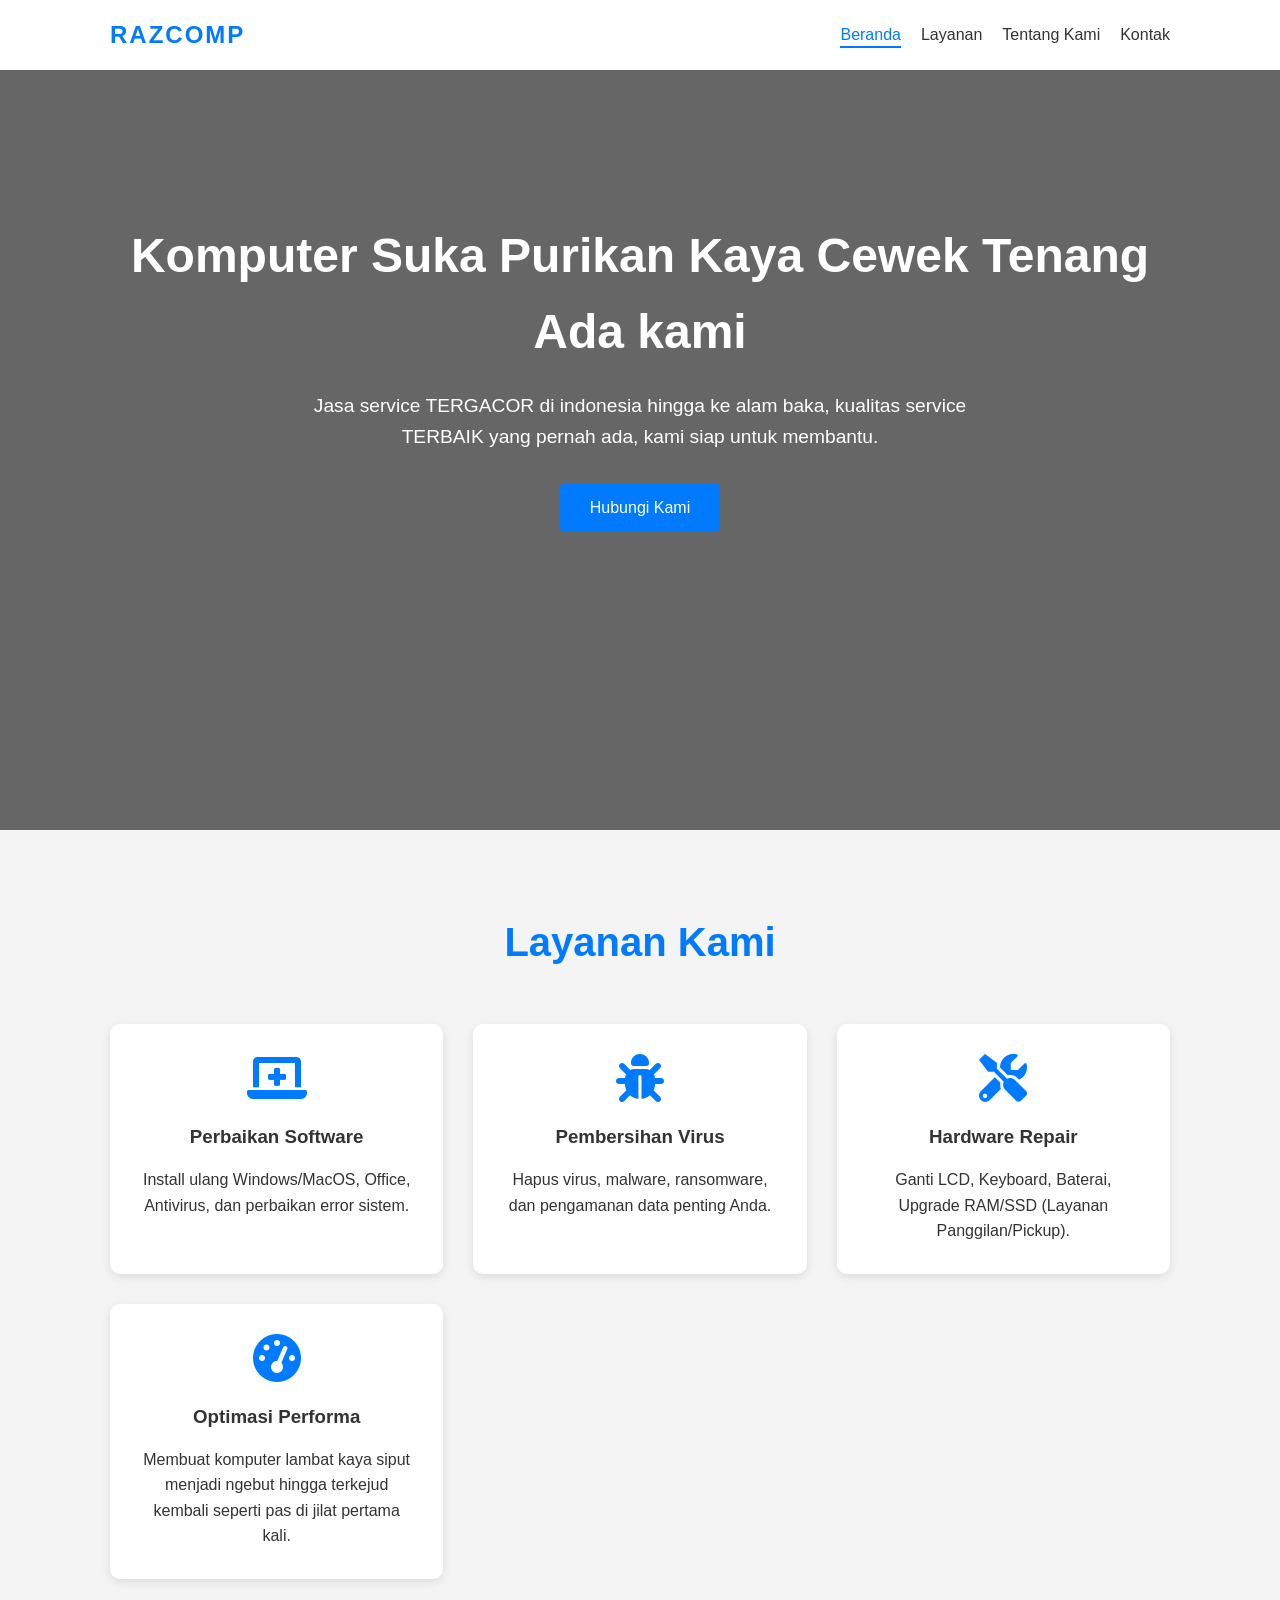
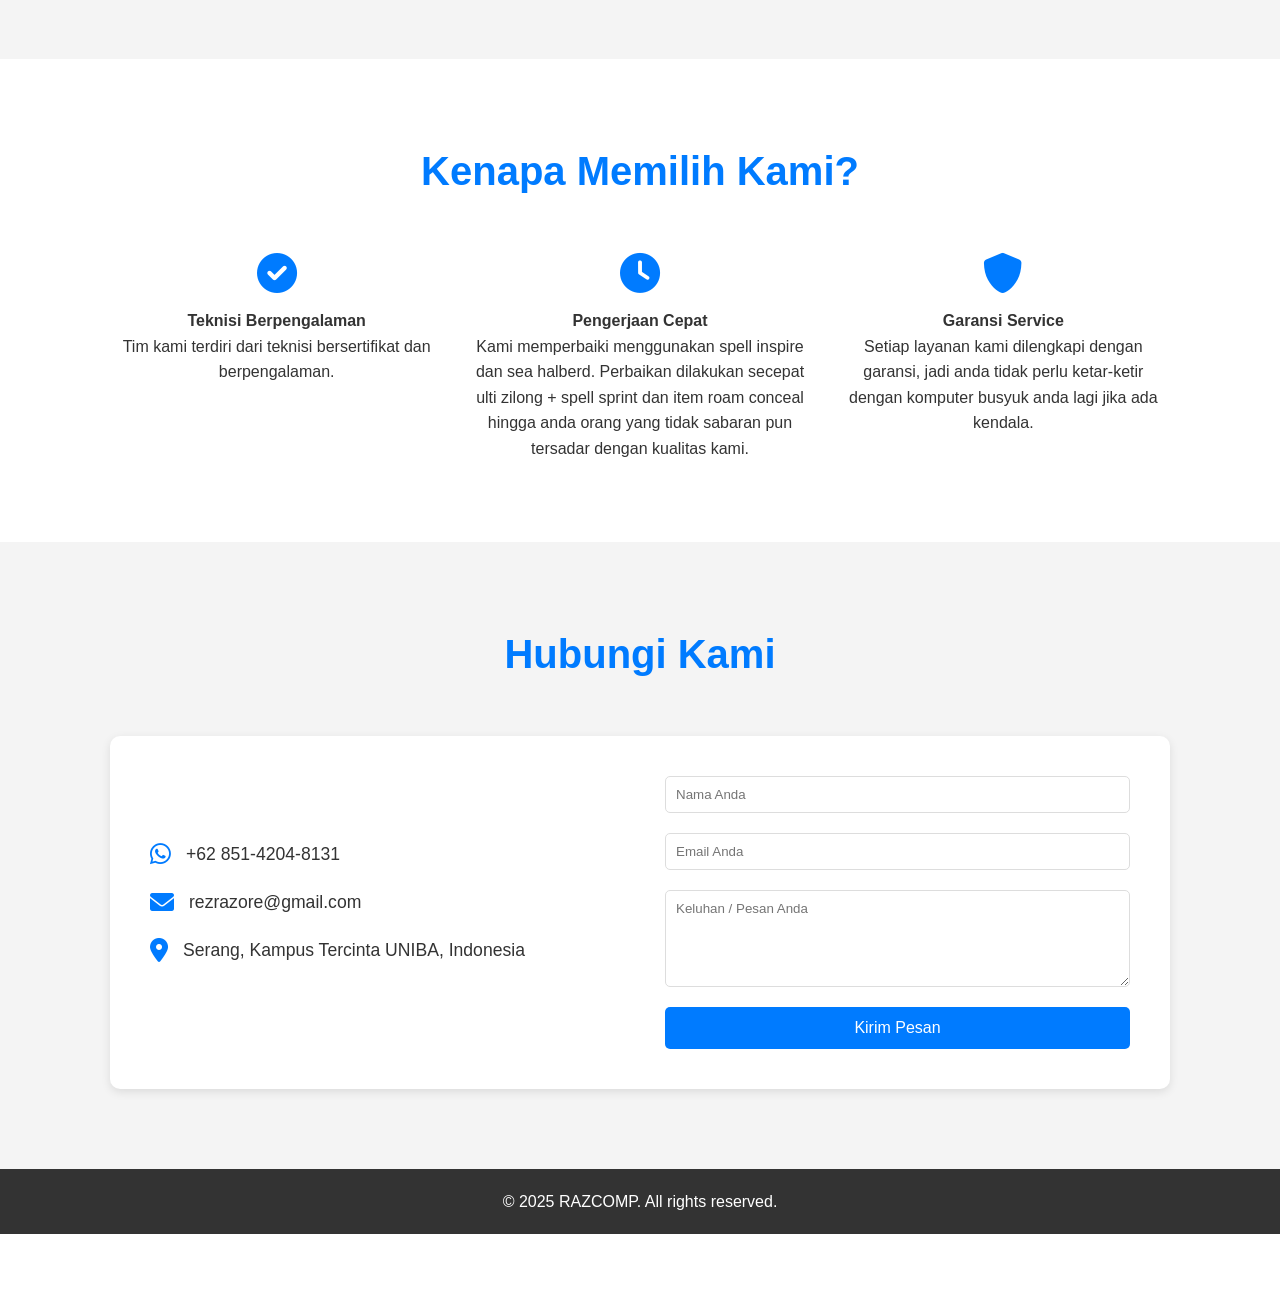
==== index.html @ f7fa7c95 "Add files via upload" ====
<!DOCTYPE html>
<html lang="id">
<head>
    <meta charset="UTF-8">
    <meta name="viewport" content="width=device-width, initial-scale=1.0">
    <title>RAZCOMP - Jasa Service Komputer tergacor sedunia bapak zeus ketar-ketir</title>
    <link rel="stylesheet" href="styles.css">
    <link rel="stylesheet" href="https://cdnjs.cloudflare.com/ajax/libs/font-awesome/6.0.0/css/all.min.css">
</head>
<body>
    <!-- Navigation -->
    <nav class="navbar">
        <div class="container">
            <a href="#" class="logo">RAZCOMP</a>
            <ul class="nav-links">
                <li><a href="#home">Beranda</a></li>
                <li><a href="#services">Layanan</a></li>
                <li><a href="#about">Tentang Kami</a></li>
                <li><a href="#contact">Kontak</a></li>
            </ul>
            <div class="menu-toggle">
                <i class="fas fa-bars"></i>
            </div>
        </div>
    </nav>

    <!-- Hero Section -->
    <section id="home" class="hero">
        <div class="lightning-flash"></div>
        <div class="container">
            <div class="hero-content">
                <h1>Komputer Suka Purikan Kaya Cewek Tenang Ada kami</h1>
                <p>Jasa service TERGACOR di indonesia hingga ke alam baka, kualitas service TERBAIK yang pernah ada, kami siap untuk membantu.</p>
                <a href="#contact" class="btn-primary">Hubungi Kami</a>
            </div>
        </div>
    </section>

    <!-- Services Section -->
    <section id="services" class="services">
        <div class="container">
            <h2 class="section-title reveal">Layanan Kami</h2>
            <div class="services-grid">
                <div class="service-card reveal">
                    <i class="fas fa-laptop-medical"></i>
                    <h3>Perbaikan Software</h3>
                    <p>Install ulang Windows/MacOS, Office, Antivirus, dan perbaikan error sistem.</p>
                </div>
                <div class="service-card reveal">
                    <i class="fas fa-bug"></i>
                    <h3>Pembersihan Virus</h3>
                    <p>Hapus virus, malware, ransomware, dan pengamanan data penting Anda.</p>
                </div>
                <div class="service-card reveal">
                    <i class="fas fa-tools"></i>
                    <h3>Hardware Repair</h3>
                    <p>Ganti LCD, Keyboard, Baterai, Upgrade RAM/SSD (Layanan Panggilan/Pickup).</p>
                </div>
                <div class="service-card reveal">
                    <i class="fas fa-tachometer-alt"></i>
                    <h3>Optimasi Performa</h3>
                    <p>Membuat komputer lambat kaya siput menjadi ngebut hingga terkejud kembali seperti pas di jilat pertama kali.</p>
                </div>
            </div>
        </div>
    </section>

    <!-- About Section -->
    <section id="about" class="about">
        <div class="container">
            <h2 class="section-title reveal">Kenapa Memilih Kami?</h2>
            <div class="about-content">
                <div class="feature reveal">
                    <i class="fas fa-check-circle"></i>
                    <h4>Teknisi Berpengalaman</h4>
                    <p>Tim kami terdiri dari teknisi bersertifikat dan berpengalaman.</p>
                </div>
                <div class="feature reveal">
                    <i class="fas fa-clock"></i>
                    <h4>Pengerjaan Cepat</h4>
                    <p>Kami memperbaiki menggunakan spell inspire dan sea halberd. Perbaikan dilakukan secepat ulti zilong + spell sprint dan item roam conceal hingga anda orang yang tidak sabaran pun tersadar dengan kualitas kami.</p>
                </div>
                <div class="feature reveal">
                    <i class="fas fa-shield-alt"></i>
                    <h4>Garansi Service</h4>
                    <p>Setiap layanan kami dilengkapi dengan garansi, jadi anda tidak perlu ketar-ketir dengan komputer busyuk anda lagi jika ada kendala.</p>
                </div>
            </div>
        </div>
    </section>

    <!-- Contact Section -->
    <section id="contact" class="contact">
        <div class="container">
            <h2 class="section-title reveal">Hubungi Kami</h2>
            <div class="contact-wrapper reveal">
                <div class="contact-info">
                    <div class="info-item">
                        <i class="fab fa-whatsapp"></i>
                        <span>+62 851-4204-8131</span>
                    </div>
                    <div class="info-item">
                        <i class="fas fa-envelope"></i>
                        <span>rezrazore@gmail.com</span>
                    </div>
                    <div class="info-item">
                        <i class="fas fa-map-marker-alt"></i>
                        <span>Serang, Kampus Tercinta UNIBA, Indonesia</span>
                    </div>
                </div>
                <form class="contact-form">
                    <input type="text" placeholder="Nama Anda" required>
                    <input type="email" placeholder="Email Anda" required>
                    <textarea placeholder="Keluhan / Pesan Anda" rows="5" required></textarea>
                    <button type="submit" class="btn-primary">Kirim Pesan</button>
                </form>
            </div>
        </div>
    </section>

    <!-- Footer -->
    <footer>
        <div class="container">
            <p>&copy; 2025 RAZCOMP. All rights reserved.</p>
        </div>
    </footer>

    <script src="script.js"></script>
</body>
</html>
---- styles.css ----
:root {
    --primary-color: #007bff;
    --secondary-color: #0056b3;
    --text-color: #333;
    --light-bg: #f4f4f4;
    --white: #ffffff;
    --transition: all 0.3s ease;
}

* {
    margin: 0;
    padding: 0;
    box-sizing: border-box;
}

body {
    font-family: 'Segoe UI', Tahoma, Geneva, Verdana, sans-serif;
    line-height: 1.6;
    color: var(--text-color);
}

.container {
    max-width: 1100px;
    margin: 0 auto;
    padding: 0 20px;
}

/* Navigation */
.navbar {
    background: var(--white);
    position: fixed;
    width: 100%;
    top: 0;
    z-index: 1000;
    transition: var(--transition);
}

.navbar.scrolled {
    box-shadow: 0 2px 10px rgba(0,0,0,0.1);
    padding: 0;
}

.navbar .container {
    display: flex;
    justify-content: space-between;
    align-items: center;
    height: 70px;
    transition: var(--transition);
}

.navbar.scrolled .container {
    height: 60px; /* Shrink on scroll */
}

.nav-links a.active {
    color: var(--primary-color);
    position: relative;
}

.nav-links a.active::after {
    content: '';
    position: absolute;
    bottom: -5px;
    left: 0;
    width: 100%;
    height: 2px;
    background: var(--primary-color);
}


.logo {
    font-size: 1.5rem;
    font-weight: bold;
    color: var(--primary-color);
    text-decoration: none;
    text-transform: uppercase;
    letter-spacing: 2px;
}

.nav-links {
    display: flex;
    list-style: none;
}

.nav-links li {
    margin-left: 20px;
}

.nav-links a {
    text-decoration: none;
    color: var(--text-color);
    font-weight: 500;
    transition: var(--transition);
}

.nav-links a:hover {
    color: var(--primary-color);
}

.menu-toggle {
    display: none;
    font-size: 1.5rem;
    cursor: pointer;
}

/* Hero Section */
.hero {
    background: linear-gradient(rgba(0,0,0,0.6), rgba(0,0,0,0.6)), url('https://images.unsplash.com/photo-1597852074816-d933c7d2b988?ixlib=rb-1.2.1&auto=format&fit=crop&w=1350&q=80');
    background-size: cover;
    background-position: center;
    height: 100vh;
    display: flex;
    align-items: center;
    text-align: center;
    color: var(--white);
    margin-top: -70px; /* Offset for fixed navbar */
    padding-top: 70px;
    position: relative; /* For lightning effect */
    overflow: hidden;
}

/* Lightning Effect */
@keyframes lightning-flash {
    0%, 90%, 100% { opacity: 0; }
    92% { opacity: 0.8; }
    93% { opacity: 0; }
    94% { opacity: 0.6; }
    96% { opacity: 0; }
}

.lightning-flash {
    position: absolute;
    top: 0;
    left: 0;
    width: 100%;
    height: 100%;
    background: #fff;
    opacity: 0;
    pointer-events: none;
    z-index: 1;
    animation: lightning-flash 5s infinite;
    mix-blend-mode: overlay;
}

.hero-content {
    position: relative;
    z-index: 2; /* Ensure text is above lightning */
}


.hero-content h1 {
    font-size: 3rem;
    margin-bottom: 20px;
}

.hero-content p {
    font-size: 1.2rem;
    margin-bottom: 30px;
    max-width: 700px;
    margin-left: auto;
    margin-right: auto;
}

.btn-primary {
    display: inline-block;
    background: var(--primary-color);
    color: var(--white);
    padding: 12px 30px;
    border: none;
    border-radius: 5px;
    text-decoration: none;
    font-size: 1rem;
    transition: var(--transition);
    cursor: pointer;
}

.btn-primary:hover {
    background: var(--secondary-color);
    transform: translateY(-2px);
}

/* Sections General */
section {
    padding: 80px 0;
}

.section-title {
    text-align: center;
    font-size: 2.5rem;
    margin-bottom: 50px;
    color: var(--primary-color);
}

/* Services Section */
.services {
    background: var(--light-bg);
}

.services-grid {
    display: grid;
    grid-template-columns: repeat(auto-fit, minmax(250px, 1fr));
    gap: 30px;
}

.service-card {
    background: var(--white);
    padding: 30px;
    border-radius: 10px;
    box-shadow: 0 3px 10px rgba(0,0,0,0.1);
    text-align: center;
    transition: var(--transition);
}

.service-card:hover {
    transform: translateY(-10px);
}

.service-card i {
    font-size: 3rem;
    color: var(--primary-color);
    margin-bottom: 20px;
}

.service-card h3 {
    margin-bottom: 15px;
}

/* About Section */
.about-content {
    display: grid;
    grid-template-columns: repeat(auto-fit, minmax(300px, 1fr));
    gap: 30px;
    text-align: center;
}

.feature i {
    font-size: 2.5rem;
    color: var(--primary-color);
    margin-bottom: 15px;
}

/* Contact Section */
.contact {
    background: var(--light-bg);
}

.contact-wrapper {
    display: grid;
    grid-template-columns: 1fr 1fr;
    gap: 50px;
    background: var(--white);
    padding: 40px;
    border-radius: 10px;
    box-shadow: 0 3px 10px rgba(0,0,0,0.1);
}

.contact-info {
    display: flex;
    flex-direction: column;
    justify-content: center;
}

.info-item {
    display: flex;
    align-items: center;
    margin-bottom: 20px;
    font-size: 1.1rem;
}

.info-item i {
    color: var(--primary-color);
    margin-right: 15px;
    font-size: 1.5rem;
}

.contact-form {
    display: flex;
    flex-direction: column;
}

.contact-form input,
.contact-form textarea {
    padding: 10px;
    margin-bottom: 20px;
    border: 1px solid #ddd;
    border-radius: 5px;
    font-family: inherit;
}

/* Animation Classes */
.reveal {
    opacity: 0;
    transform: translateY(30px);
    transition: all 0.8s ease;
}

.reveal.active {
    opacity: 1;
    transform: translateY(0);
}

/* Footer */
footer {
    background: #333;
    color: var(--white);
    text-align: center;
    padding: 20px 0;
}

/* Responsive */
@media (max-width: 768px) {
    .menu-toggle {
        display: block;
    }

    .nav-links {
        position: absolute;
        top: 70px;
        left: -100%;
        background: var(--white);
        width: 100%;
        flex-direction: column;
        text-align: center;
        transition: var(--transition);
        box-shadow: 0 2px 5px rgba(0,0,0,0.1);
    }

    .nav-links.active {
        left: 0;
    }

    .nav-links li {
        margin: 20px 0;
    }

    .hero-content h1 {
        font-size: 2rem;
    }

    .contact-wrapper {
        grid-template-columns: 1fr;
    }
}
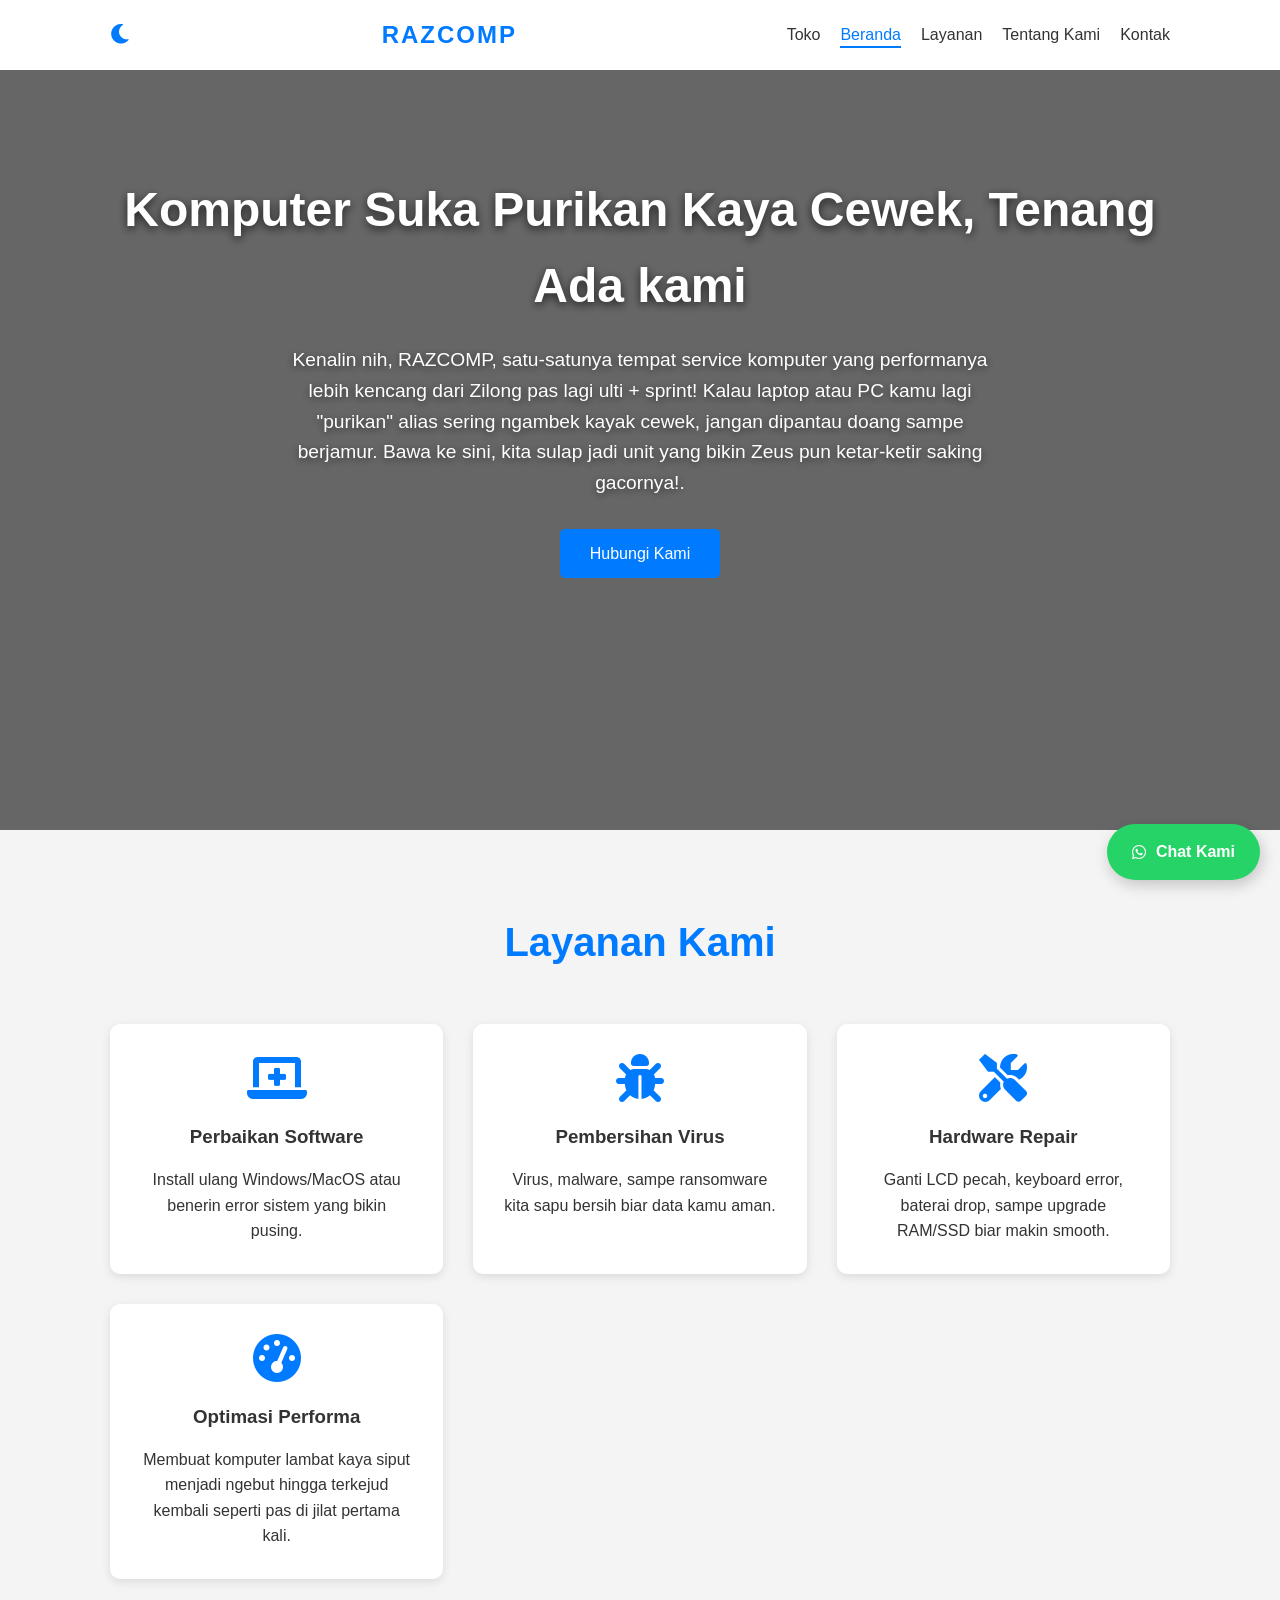
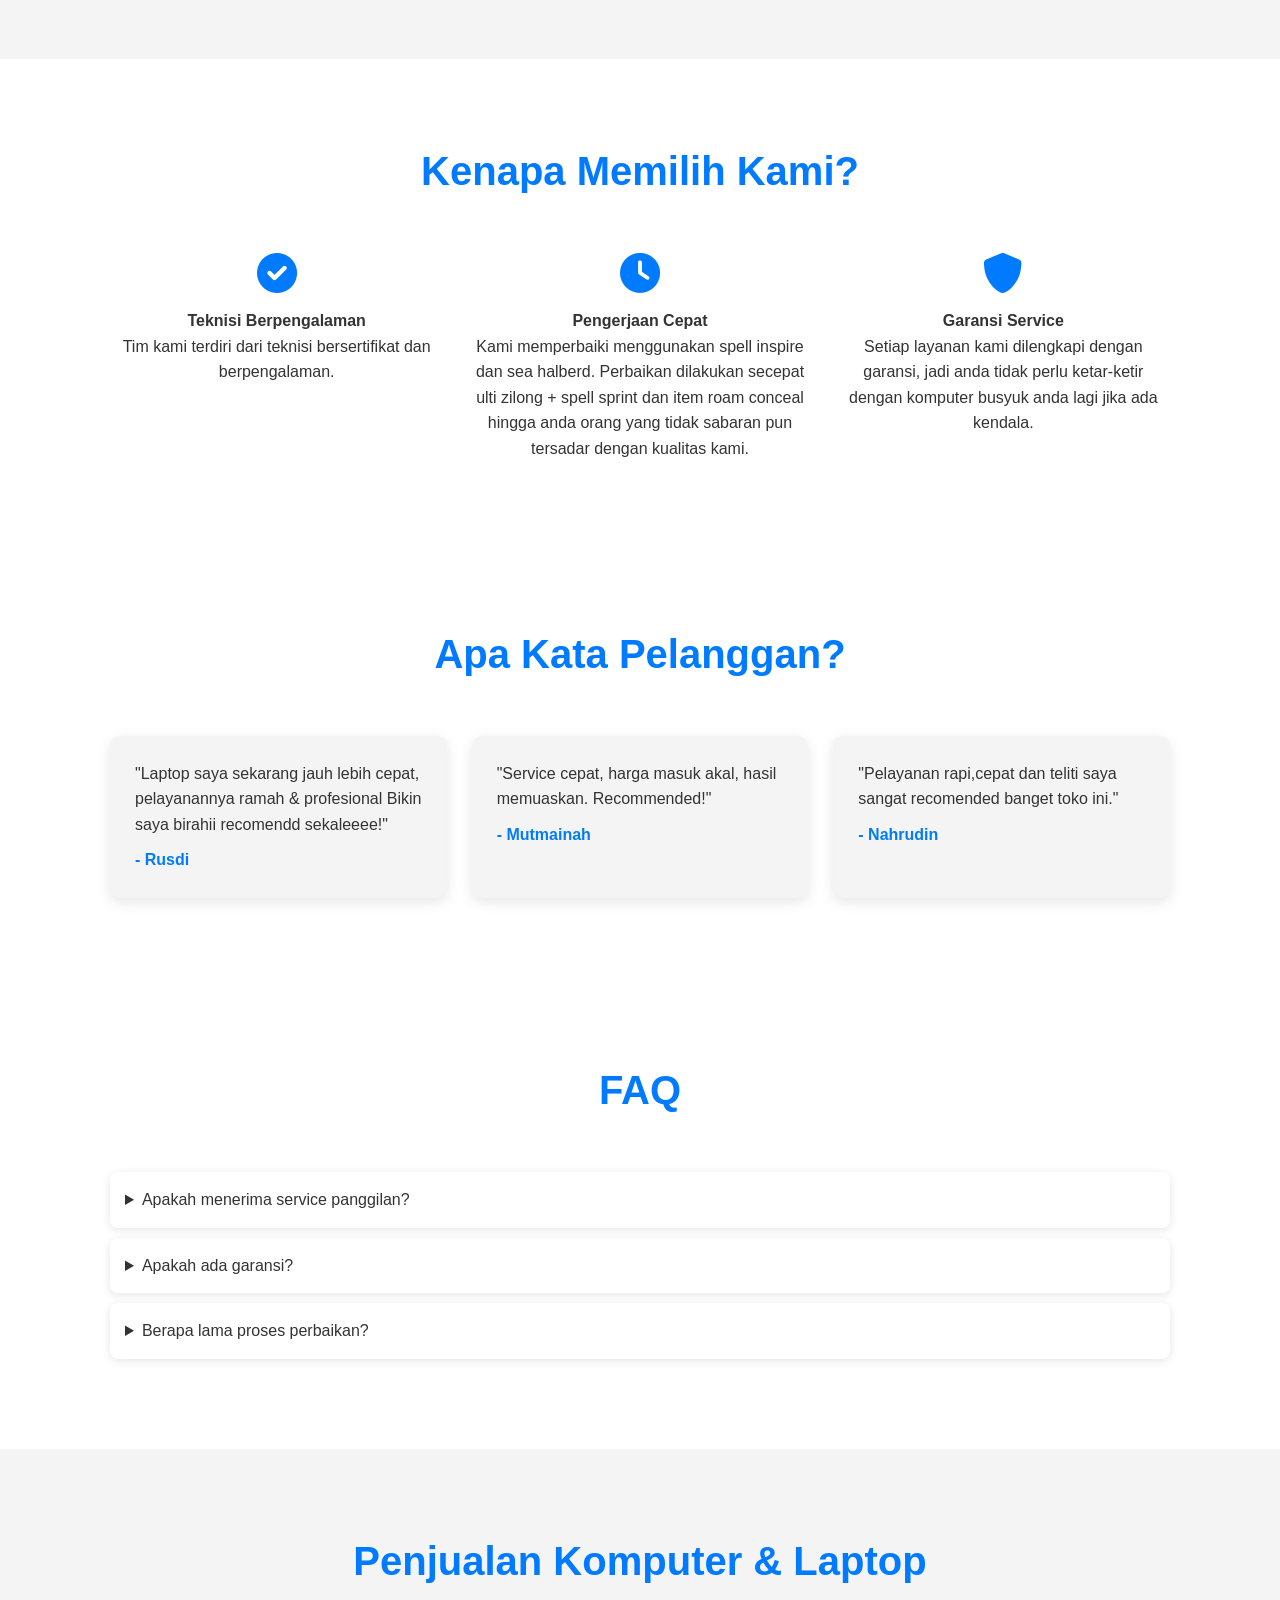
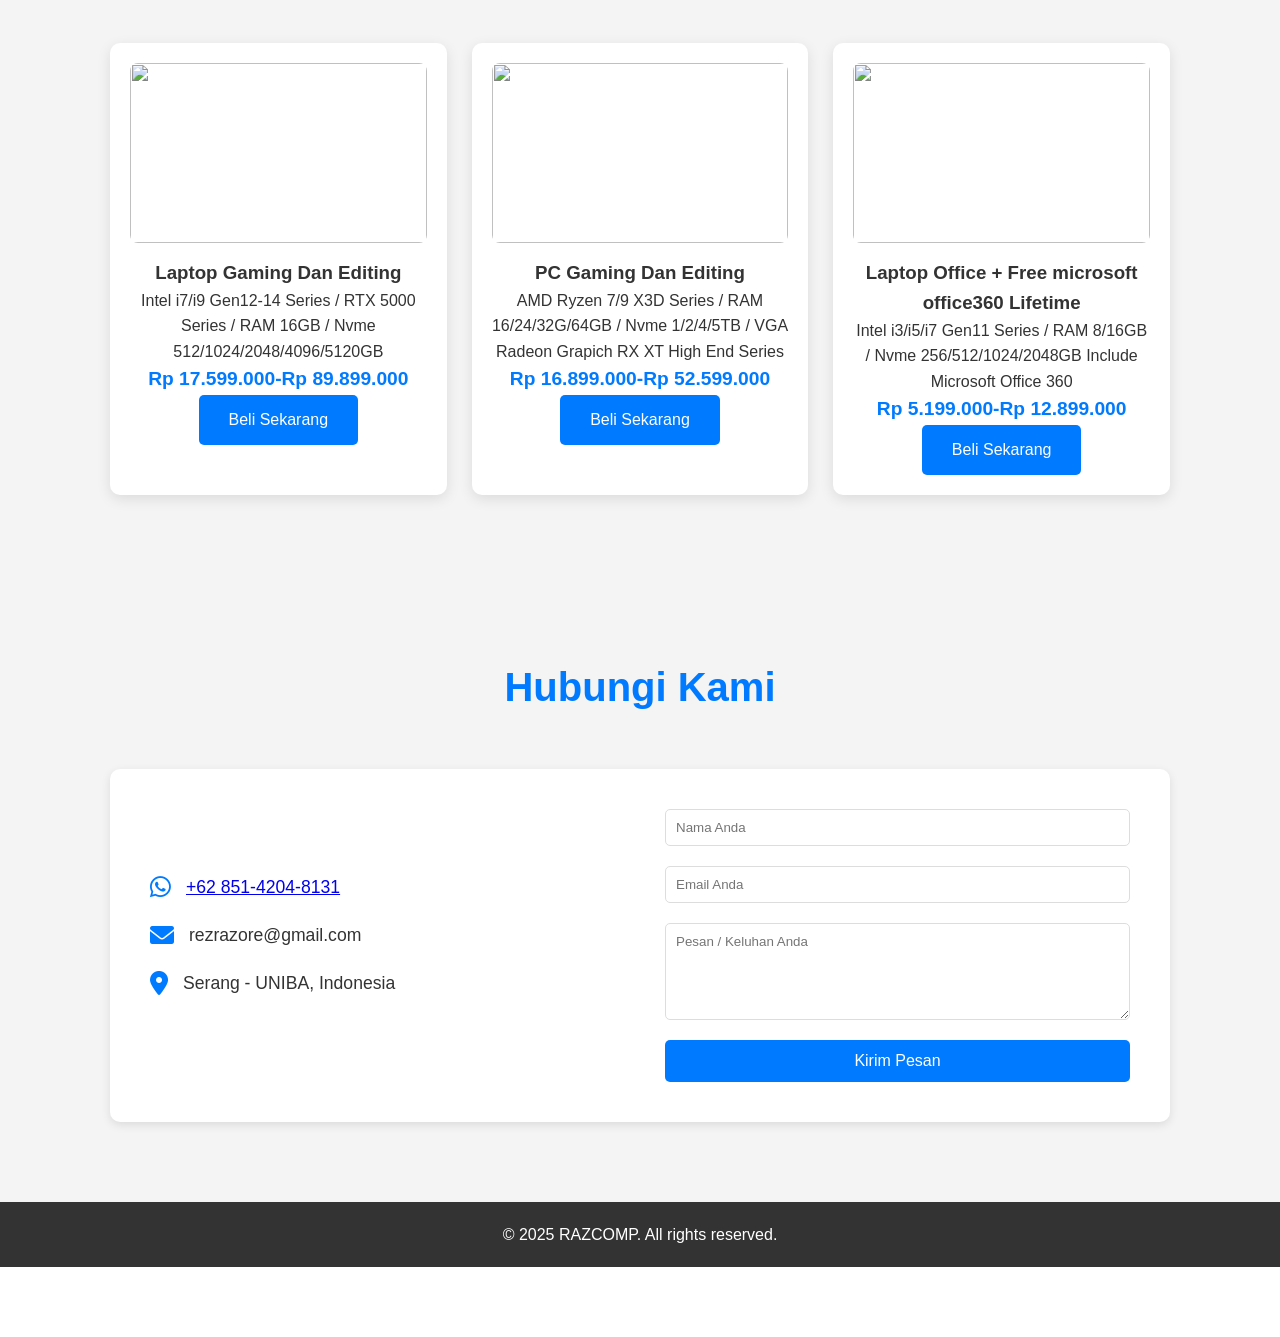
==== commit 2fa15672: "Add files via upload" ====
--- a/index.html
+++ b/index.html
@@ -3,17 +3,26 @@
 <head>
     <meta charset="UTF-8">
     <meta name="viewport" content="width=device-width, initial-scale=1.0">
-    <title>RAZCOMP - Jasa Service Komputer tergacor sedunia bapak zeus ketar-ketir</title>
+    <title>RAZCOMP — Jasa Service Tergacor dari Dunia Nyata sampe ke Alam Baka! 💀🔥</title>
     <link rel="stylesheet" href="styles.css">
     <link rel="stylesheet" href="https://cdnjs.cloudflare.com/ajax/libs/font-awesome/6.0.0/css/all.min.css">
 </head>
+    <a href="https://wa.me/6285142048131" class="whatsapp-float" target="_blank">
+        <i class="fab fa-whatsapp"></i>
+        <span>Chat Kami</span>
+    </a>
 <body>
     <!-- Navigation -->
     <nav class="navbar">
         <div class="container">
+            <div class="theme-toggle">
+                <i class="fas fa-moon"></i>
+            </div>
+
             <a href="#" class="logo">RAZCOMP</a>
+
             <ul class="nav-links">
-                <li><a href="#home">Beranda</a></li>
+                <li><a href="#toko">Toko</a></li> <li><a href="#home">Beranda</a></li>
                 <li><a href="#services">Layanan</a></li>
                 <li><a href="#about">Tentang Kami</a></li>
                 <li><a href="#contact">Kontak</a></li>
@@ -29,8 +38,8 @@
         <div class="lightning-flash"></div>
         <div class="container">
             <div class="hero-content">
-                <h1>Komputer Suka Purikan Kaya Cewek Tenang Ada kami</h1>
-                <p>Jasa service TERGACOR di indonesia hingga ke alam baka, kualitas service TERBAIK yang pernah ada, kami siap untuk membantu.</p>
+                <h1>Komputer Suka Purikan Kaya Cewek, Tenang Ada kami</h1>
+                <p>Kenalin nih, RAZCOMP, satu-satunya tempat service komputer yang performanya lebih kencang dari Zilong pas lagi ulti + sprint! Kalau laptop atau PC kamu lagi "purikan" alias sering ngambek kayak cewek, jangan dipantau doang sampe berjamur. Bawa ke sini, kita sulap jadi unit yang bikin Zeus pun ketar-ketir saking gacornya!.</p>
                 <a href="#contact" class="btn-primary">Hubungi Kami</a>
             </div>
         </div>
@@ -44,17 +53,17 @@
                 <div class="service-card reveal">
                     <i class="fas fa-laptop-medical"></i>
                     <h3>Perbaikan Software</h3>
-                    <p>Install ulang Windows/MacOS, Office, Antivirus, dan perbaikan error sistem.</p>
+                    <p>Install ulang Windows/MacOS atau benerin error sistem yang bikin pusing.</p>
                 </div>
                 <div class="service-card reveal">
                     <i class="fas fa-bug"></i>
                     <h3>Pembersihan Virus</h3>
-                    <p>Hapus virus, malware, ransomware, dan pengamanan data penting Anda.</p>
+                    <p>Virus, malware, sampe ransomware kita sapu bersih biar data kamu aman.</p>
                 </div>
                 <div class="service-card reveal">
                     <i class="fas fa-tools"></i>
                     <h3>Hardware Repair</h3>
-                    <p>Ganti LCD, Keyboard, Baterai, Upgrade RAM/SSD (Layanan Panggilan/Pickup).</p>
+                    <p>Ganti LCD pecah, keyboard error, baterai drop, sampe upgrade RAM/SSD biar makin smooth.</p>
                 </div>
                 <div class="service-card reveal">
                     <i class="fas fa-tachometer-alt"></i>
@@ -89,38 +98,134 @@
         </div>
     </section>
 
+    <!-- Testimoni Section -->
+    <section id="testimoni" class="testimoni reveal">
+        <div class="container">
+                <h2 class="section-title">Apa Kata Pelanggan?</h2>
+
+                    <div class="testi-grid">
+                    <div class="testi-card">
+                    <p>"Laptop saya sekarang jauh lebih cepat, pelayanannya ramah & profesional Bikin saya birahii recomendd sekaleeee!"</p>
+                    <h4>- Rusdi</h4>
+                </div>
+
+                <div class="testi-card">
+                    <p>"Service cepat, harga masuk akal, hasil memuaskan. Recommended!"</p>
+                    <h4>- Mutmainah</h4>
+                </div>
+
+                <div class="testi-card">
+                    <p>"Pelayanan rapi,cepat dan teliti saya sangat recomended banget toko ini."</p>
+                    <h4>- Nahrudin</h4>
+                </div>
+            </div>
+        </div>
+    </section>
+    <section id="faq" class="faq reveal">
+    <div class="container">
+        <h2 class="section-title">FAQ</h2>
+
+            <div class="faq-box">
+                <details>
+                    <summary>Apakah menerima service panggilan?</summary>
+                    <p>Ya, kami melayani pickup sesuai area tertentu.</p>
+                </details>
+
+                <details>
+                    <summary>Apakah ada garansi?</summary>
+                    <p>Tentu, garansi sesuai jenis kerusakan.</p>
+                </details>
+
+                <details>
+                    <summary>Berapa lama proses perbaikan?</summary>
+                    <p>Bervariasi mulai 1 jam – beberapa hari tergantung kerusakan.</p>
+                </details>
+            </div>
+        </div>
+    </section>
+
+    <!-- Product Section -->
+         <section id="toko" class="store reveal">
+        <div class="container">
+            <h2 class="section-title">Penjualan Komputer & Laptop</h2>
+
+            <div class="store-grid">
+
+                <div class="product-card">
+                    <img src="https://gizmologi.id/wp-content/uploads/2020/08/asus-rog-strix-g1517.jpg" alt="">
+                    <h3>Laptop Gaming Dan Editing</h3>
+                    <p>Intel i7/i9 Gen12-14 Series / RTX 5000 Series / RAM 16GB / Nvme 512/1024/2048/4096/5120GB</p>
+                    <span class="price">Rp 17.599.000-Rp 89.899.000</span>
+                    <a href="https://wa.me/6285142048131" class="btn-primary">Beli Sekarang</a>
+                </div>
+
+                <div class="product-card">
+                    <img src="https://intelcorp.scene7.com/is/image/intelcorp/s5-a01-02-custom-prebuilts-rwd:1920-1080?wid=480&hei=270" alt="">
+                    <h3>PC Gaming Dan Editing</h3>
+                    <p>AMD Ryzen 7/9 X3D Series / RAM 16/24/32G/64GB / Nvme 1/2/4/5TB / VGA Radeon Grapich RX XT High End Series</p>
+                    <span class="price">Rp 16.899.000-Rp 52.599.000</span>
+                    <a href="https://wa.me/6285142048131" class="btn-primary">Beli Sekarang</a>
+                </div>
+
+                <div class="product-card">
+                    <img src="https://media.hitekno.com/thumbs/2020/09/14/15818-laptop-murah-mulai-dari-rp-4-jutaan/730x480-img-15818-laptop-murah-mulai-dari-rp-4-jutaan.jpg" alt="">
+                    <h3>Laptop Office + Free microsoft office360 Lifetime</h3>
+                    <p>Intel i3/i5/i7 Gen11 Series / RAM 8/16GB / Nvme 256/512/1024/2048GB Include Microsoft Office 360</p>
+                    <span class="price">Rp 5.199.000-Rp 12.899.000</span>
+                    <a href="https://wa.me/6285142048131" class="btn-primary">Beli Sekarang</a>
+                </div>
+
+            </div>
+        </div>
+    </section>
+
+
     <!-- Contact Section -->
     <section id="contact" class="contact">
         <div class="container">
             <h2 class="section-title reveal">Hubungi Kami</h2>
+
             <div class="contact-wrapper reveal">
+
                 <div class="contact-info">
                     <div class="info-item">
                         <i class="fab fa-whatsapp"></i>
-                        <span>+62 851-4204-8131</span>
-                    </div>
-                    <div class="info-item">
-                        <i class="fas fa-envelope"></i>
-                        <span>rezrazore@gmail.com</span>
-                    </div>
+                        <span>
+                            <a href="https://wa.me/6285142048131" target="_blank">
+                            +62 851-4204-8131
+                        </a>
+                    </span>
+                </div>
+
+                <div class="info-item">
+                    <i class="fas fa-envelope"></i>
+                    <span>rezrazore@gmail.com</span>
+                </div>
+
                     <div class="info-item">
                         <i class="fas fa-map-marker-alt"></i>
-                        <span>Serang, Kampus Tercinta UNIBA, Indonesia</span>
+                        <span>Serang - UNIBA, Indonesia</span>
                     </div>
                 </div>
+
                 <form class="contact-form">
                     <input type="text" placeholder="Nama Anda" required>
                     <input type="email" placeholder="Email Anda" required>
-                    <textarea placeholder="Keluhan / Pesan Anda" rows="5" required></textarea>
+                    <textarea rows="5" placeholder="Pesan / Keluhan Anda" required></textarea>
                     <button type="submit" class="btn-primary">Kirim Pesan</button>
                 </form>
-            </div>
-        </div>
-    </section>
+
+            </div>
+        </div>
+    </section>
+
+
+
 
     <!-- Footer -->
     <footer>
         <div class="container">
+            
             <p>&copy; 2025 RAZCOMP. All rights reserved.</p>
         </div>
     </footer>
--- a/styles.css
+++ b/styles.css
@@ -341,3 +341,149 @@
         grid-template-columns: 1fr;
     }
 }
+/* Dark Mode */
+body.dark {
+    --white: #0f172a;
+    --light-bg: #111827;
+    --text-color: #e5e7eb;
+    --primary-color: #38bdf8;
+    --secondary-color: #0ea5e9;
+    background: #020617;
+}
+
+.navbar.dark {
+    background:#020617;
+}
+
+.theme-toggle {
+    font-size: 1.4rem;
+    cursor: pointer;
+    color: var(--primary-color);
+}
+
+body.dark footer {
+    background:#020617;
+}
+
+/* Testimoni Section */
+.testimoni {
+    background: var(--white);
+}
+
+.testi-grid {
+    display: grid;
+    grid-template-columns: repeat(auto-fit, minmax(300px, 1fr));
+    gap: 25px;
+}
+
+.testi-card {
+    background: var(--light-bg);
+    padding: 25px;
+    border-radius: 10px;
+    box-shadow: 0 4px 14px rgba(0,0,0,0.1);
+    transition: var(--transition);
+}
+
+.testi-card:hover {
+    transform: translateY(-5px);
+}
+
+.testi-card h4 {
+    margin-top: 10px;
+    color: var(--primary-color);
+}
+
+.faq-box details {
+    background: var(--white);
+    padding:15px;
+    border-radius:8px;
+    margin-bottom:10px;
+    cursor:pointer;
+    box-shadow:0 2px 10px rgba(0,0,0,0.1);
+}
+
+/* Pastikan teks hero tetap jelas */
+.hero,
+.hero h1,
+.hero p {
+    color: #ffffff !important;
+}
+
+/* Buat teks lebih tebal agar tidak tenggelam */
+.hero h1 {
+    text-shadow: 0 3px 10px rgba(0,0,0,0.7);
+}
+
+.hero p {
+    text-shadow: 0 2px 8px rgba(0,0,0,0.6);
+}
+
+body.dark .hero {
+    background: linear-gradient(rgba(0,0,0,0.6), rgba(0,0,0,0.6)),
+    url('https://images.unsplash.com/photo-1597852074816-d933c7d2b988?ixlib=rb-1.2.1&auto=format&fit=crop&w=1350&q=80');
+}
+
+.hero * {
+    transition: 0.3s ease-in-out;
+}
+
+/* Store Section */
+.store {
+    background: var(--light-bg);
+}
+
+.store-grid {
+    display: grid;
+    grid-template-columns: repeat(auto-fit, minmax(280px, 1fr));
+    gap: 25px;
+}
+
+.product-card {
+    background: var(--white);
+    padding: 20px;
+    border-radius: 10px;
+    text-align: center;
+    box-shadow: 0 4px 14px rgba(0,0,0,0.1);
+    transition: var(--transition);
+}
+
+.product-card:hover {
+    transform: translateY(-5px);
+}
+
+.product-card img {
+    width: 100%;
+    height: 180px;
+    object-fit: cover;
+    border-radius: 8px;
+    margin-bottom: 15px;
+}
+
+.price {
+    color: var(--primary-color);
+    font-weight: bold;
+    font-size: 1.2rem;
+}
+
+.whatsapp-float {
+    position: fixed;
+    bottom: 20px;
+    right: 20px;
+    background-color: #25d366;
+    color: white;
+    padding: 15px 25px;
+    border-radius: 50px;
+    display: flex;
+    align-items: center;
+    gap: 10px;
+    text-decoration: none;
+    font-weight: bold;
+    box-shadow: 2px 5px 15px rgba(0,0,0,0.2);
+    z-index: 1000;
+    transition: 0.3s;
+}
+
+.whatsapp-float:hover {
+    transform: scale(1.1);
+    background-color: #128c7e;
+}
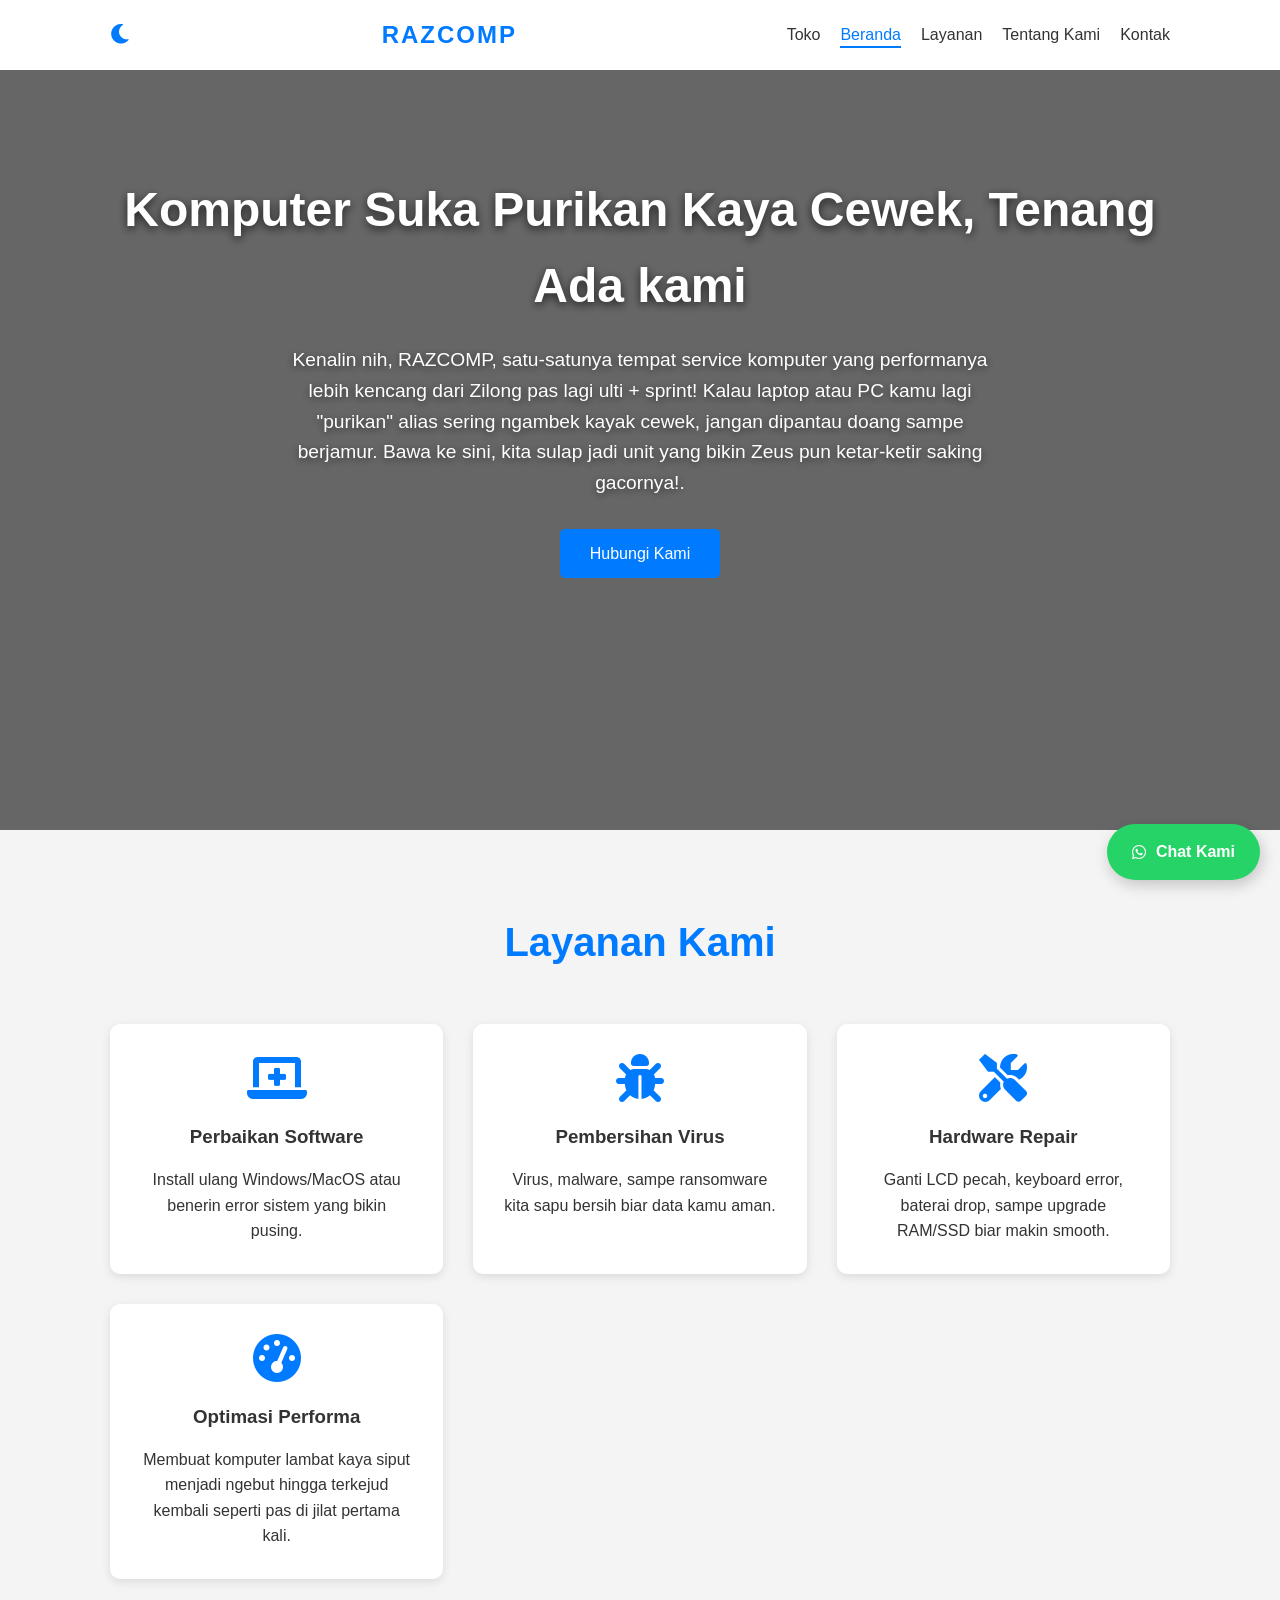
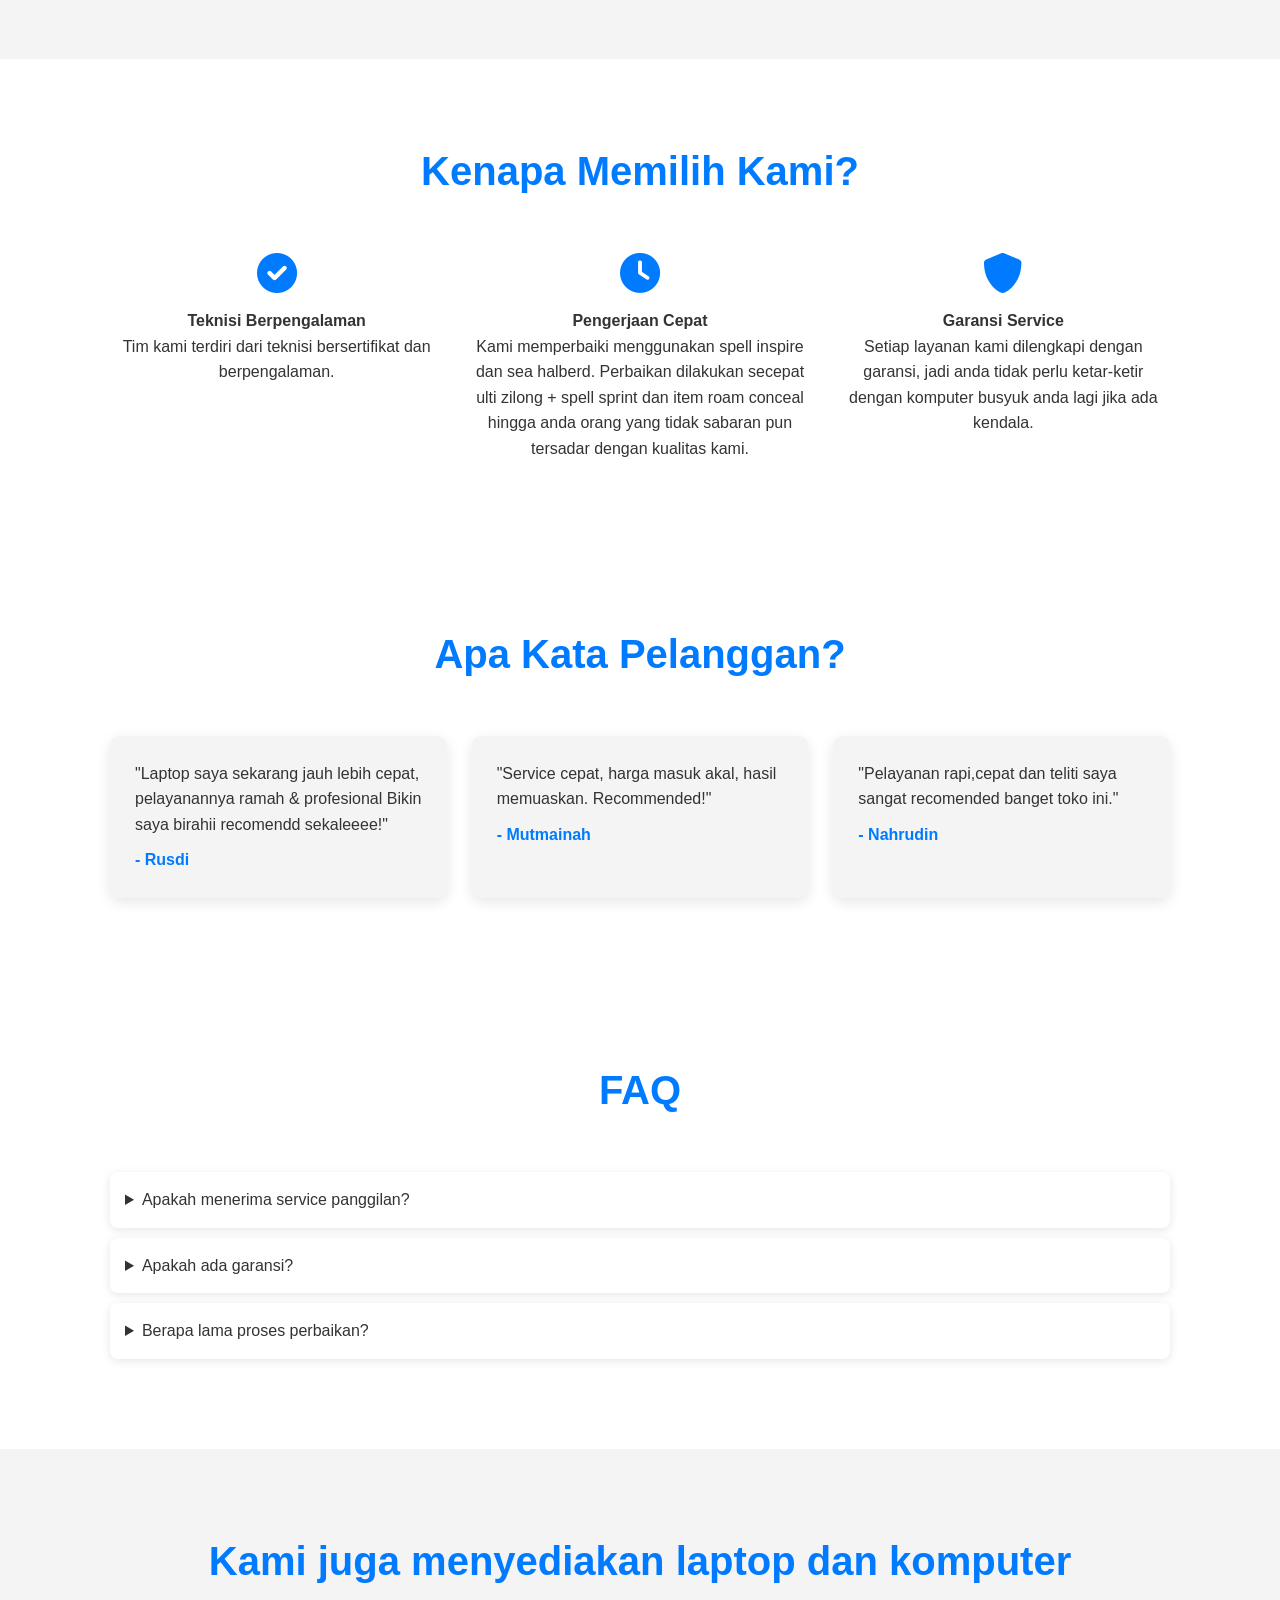
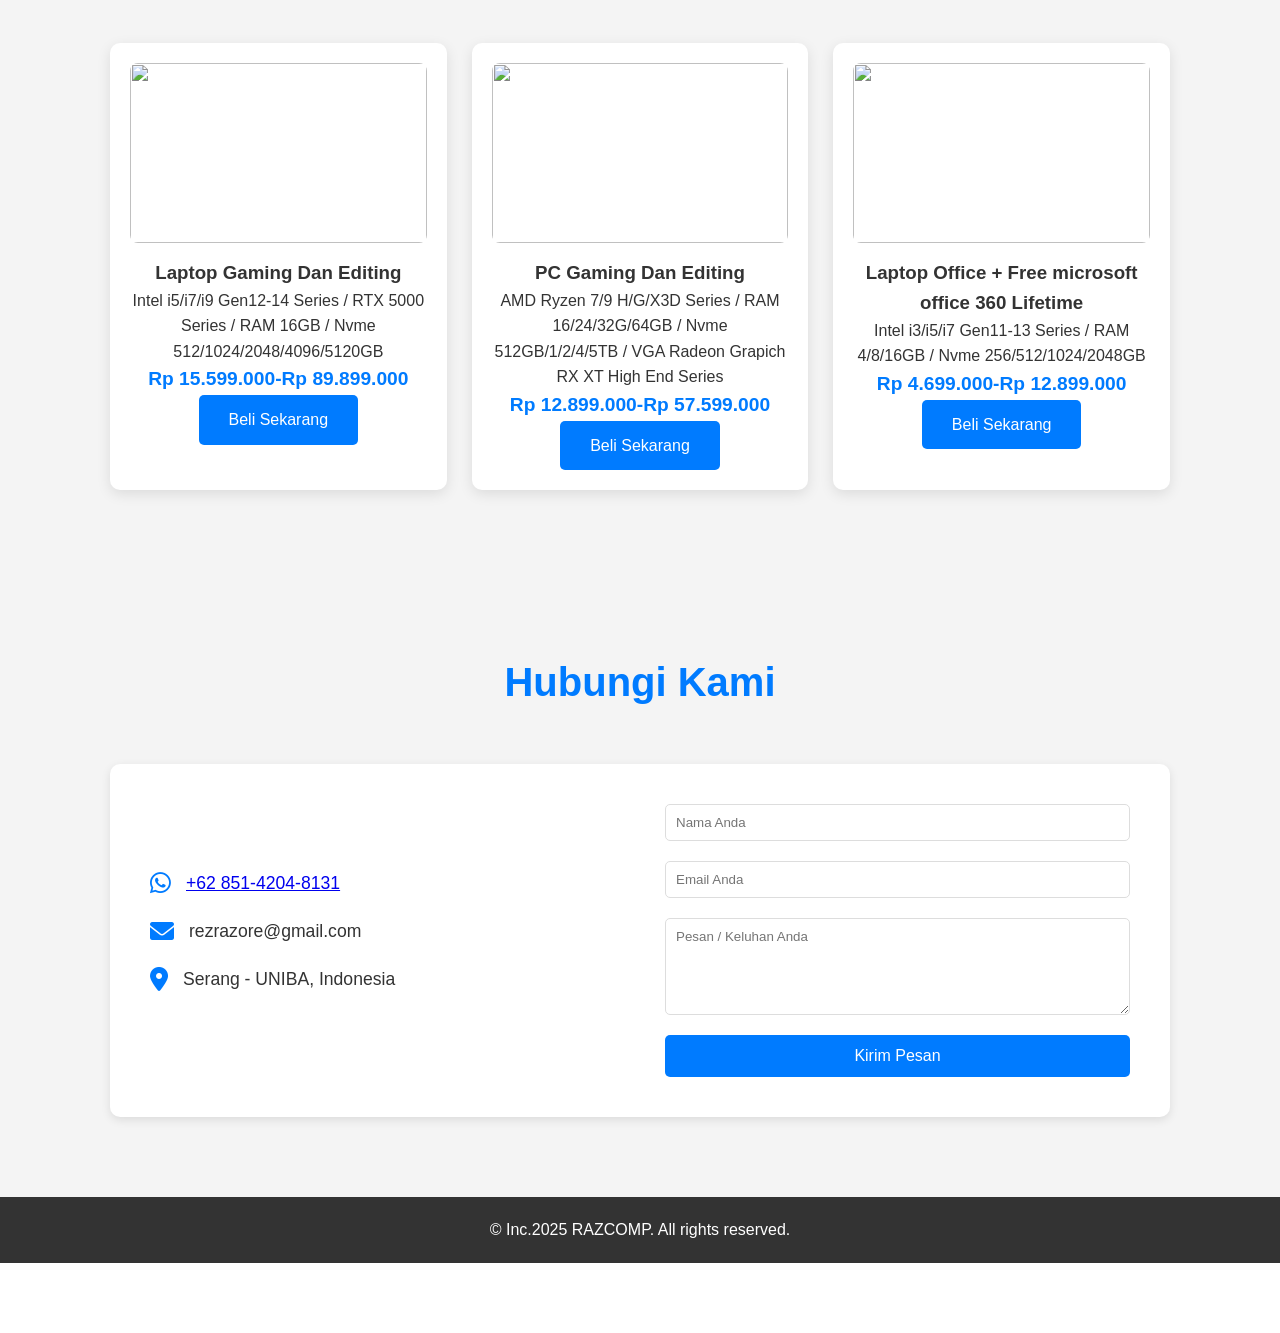
==== commit 4140c050: "Add files via upload" ====
--- a/index.html
+++ b/index.html
@@ -147,31 +147,31 @@
     <!-- Product Section -->
          <section id="toko" class="store reveal">
         <div class="container">
-            <h2 class="section-title">Penjualan Komputer & Laptop</h2>
+            <h2 class="section-title">Kami juga menyediakan laptop dan komputer</h2>
 
             <div class="store-grid">
 
                 <div class="product-card">
                     <img src="https://gizmologi.id/wp-content/uploads/2020/08/asus-rog-strix-g1517.jpg" alt="">
                     <h3>Laptop Gaming Dan Editing</h3>
-                    <p>Intel i7/i9 Gen12-14 Series / RTX 5000 Series / RAM 16GB / Nvme 512/1024/2048/4096/5120GB</p>
-                    <span class="price">Rp 17.599.000-Rp 89.899.000</span>
+                    <p>Intel i5/i7/i9 Gen12-14 Series / RTX 5000 Series / RAM 16GB / Nvme 512/1024/2048/4096/5120GB</p>
+                    <span class="price">Rp 15.599.000-Rp 89.899.000</span>
                     <a href="https://wa.me/6285142048131" class="btn-primary">Beli Sekarang</a>
                 </div>
 
                 <div class="product-card">
-                    <img src="https://intelcorp.scene7.com/is/image/intelcorp/s5-a01-02-custom-prebuilts-rwd:1920-1080?wid=480&hei=270" alt="">
+                    <img src="https://static.digit.in/MSI-DIY-PC-Build-2024-Opening.jpg" alt="">
                     <h3>PC Gaming Dan Editing</h3>
-                    <p>AMD Ryzen 7/9 X3D Series / RAM 16/24/32G/64GB / Nvme 1/2/4/5TB / VGA Radeon Grapich RX XT High End Series</p>
-                    <span class="price">Rp 16.899.000-Rp 52.599.000</span>
+                    <p>AMD Ryzen 7/9 H/G/X3D Series / RAM 16/24/32G/64GB / Nvme 512GB/1/2/4/5TB / VGA Radeon Grapich RX XT High End Series</p>
+                    <span class="price">Rp 12.899.000-Rp 57.599.000</span>
                     <a href="https://wa.me/6285142048131" class="btn-primary">Beli Sekarang</a>
                 </div>
 
                 <div class="product-card">
                     <img src="https://media.hitekno.com/thumbs/2020/09/14/15818-laptop-murah-mulai-dari-rp-4-jutaan/730x480-img-15818-laptop-murah-mulai-dari-rp-4-jutaan.jpg" alt="">
-                    <h3>Laptop Office + Free microsoft office360 Lifetime</h3>
-                    <p>Intel i3/i5/i7 Gen11 Series / RAM 8/16GB / Nvme 256/512/1024/2048GB Include Microsoft Office 360</p>
-                    <span class="price">Rp 5.199.000-Rp 12.899.000</span>
+                    <h3>Laptop Office + Free microsoft office 360 Lifetime</h3>
+                    <p>Intel i3/i5/i7 Gen11-13 Series / RAM 4/8/16GB / Nvme 256/512/1024/2048GB</p>
+                    <span class="price">Rp 4.699.000-Rp 12.899.000</span>
                     <a href="https://wa.me/6285142048131" class="btn-primary">Beli Sekarang</a>
                 </div>
 
@@ -226,7 +226,7 @@
     <footer>
         <div class="container">
             
-            <p>&copy; 2025 RAZCOMP. All rights reserved.</p>
+            <p>&copy; Inc.2025 RAZCOMP. All rights reserved.</p>
         </div>
     </footer>
 
